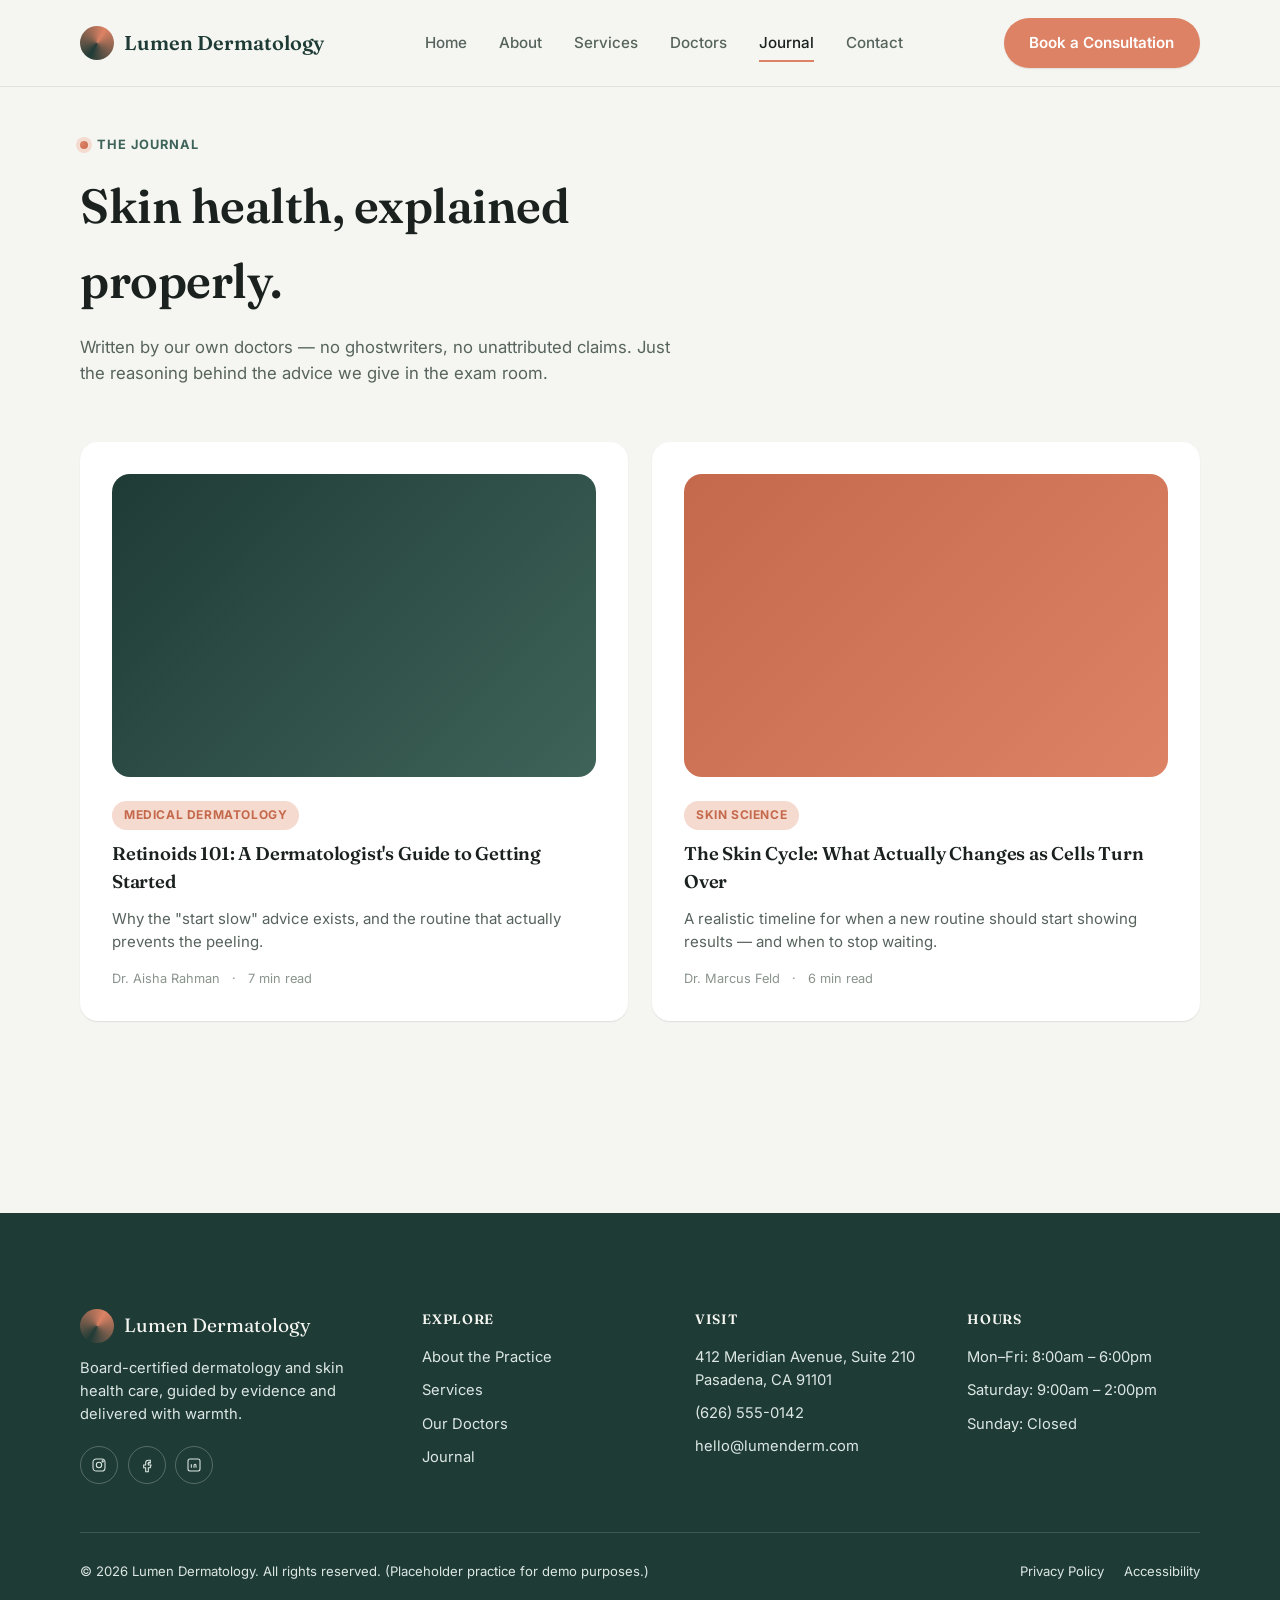
==== blog/index.html @ e3f20ca8 "Initial commit: Lumen Dermatology practice website" ====
<!DOCTYPE html>
<html lang="en">
<head>
<meta charset="UTF-8">
<meta name="viewport" content="width=device-width, initial-scale=1.0">
<title>The Journal — Lumen Dermatology</title>
<meta name="description" content="Skin health guidance from the board-certified dermatologists at Lumen Dermatology.">
<link rel="icon" href="data:image/svg+xml,%3Csvg xmlns='http://www.w3.org/2000/svg' viewBox='0 0 40 40'%3E%3Cdefs%3E%3ClinearGradient id='g' x1='0' y1='0' x2='1' y2='1'%3E%3Cstop offset='0' stop-color='%231F3B36'/%3E%3Cstop offset='1' stop-color='%23DD8264'/%3E%3C/linearGradient%3E%3C/defs%3E%3Ccircle cx='20' cy='20' r='18' fill='url(%23g)'/%3E%3C/svg%3E">
<link rel="preconnect" href="https://fonts.googleapis.com">
<link rel="preconnect" href="https://fonts.gstatic.com" crossorigin>
<link href="https://fonts.googleapis.com/css2?family=Fraunces:ital,opsz,wght@0,9..144,500;0,9..144,600;1,9..144,500&family=Inter:wght@400;500;600;700&display=swap" rel="stylesheet">
<link rel="stylesheet" href="../css/styles.css">
</head>
<body>
<a class="skip-link" href="#main">Skip to content</a>

<header class="site-header">
  <div class="container nav">
    <a href="../index.html" class="nav__logo"><span class="nav__logo-mark" aria-hidden="true"></span>Lumen Dermatology</a>
    <nav class="nav__links" aria-label="Primary">
      <a class="nav__link" href="../index.html">Home</a>
      <a class="nav__link" href="../about.html">About</a>
      <a class="nav__link" href="../services.html">Services</a>
      <a class="nav__link" href="../doctors.html">Doctors</a>
      <a class="nav__link" href="index.html" aria-current="page">Journal</a>
      <a class="nav__link" href="../contact.html">Contact</a>
    </nav>
    <div class="nav__right">
      <a href="../contact.html" class="btn btn--primary nav__cta">Book a Consultation</a>
      <button class="nav__toggle" aria-expanded="false" aria-controls="mobile-nav" aria-label="Open menu"><span></span></button>
    </div>
  </div>
</header>

<div class="mobile-nav" id="mobile-nav">
  <a class="mobile-nav__link" href="../index.html">Home</a>
  <a class="mobile-nav__link" href="../about.html">About</a>
  <a class="mobile-nav__link" href="../services.html">Services</a>
  <a class="mobile-nav__link" href="../doctors.html">Doctors</a>
  <a class="mobile-nav__link" href="index.html">Journal</a>
  <a class="mobile-nav__link" href="../contact.html">Contact</a>
  <a class="btn btn--secondary btn--block mobile-nav__cta" href="../contact.html">Book a Consultation</a>
</div>

<main id="main">

  <section class="page-hero">
    <div class="container">
      <p class="eyebrow reveal">The Journal</p>
      <h1 class="page-hero__title reveal">Skin health, explained properly.</h1>
      <p class="page-hero__subtitle reveal">Written by our own doctors — no ghostwriters, no unattributed claims. Just the reasoning behind the advice we give in the exam room.</p>
    </div>
  </section>

  <section class="section" style="padding-top:0;">
    <div class="container">
      <div class="grid grid--2 reveal-stagger">
        <a class="card reveal" href="retinoids-101.html" style="text-decoration:none;">
          <div class="blog-card__cover" style="background:linear-gradient(135deg,var(--teal),var(--teal-light));" aria-hidden="true"></div>
          <span class="tag">Medical Dermatology</span>
          <h2 class="blog-card__title">Retinoids 101: A Dermatologist's Guide to Getting Started</h2>
          <p class="blog-card__excerpt">Why the "start slow" advice exists, and the routine that actually prevents the peeling.</p>
          <div class="blog-card__meta"><span>Dr. Aisha Rahman</span><span>·</span><span>7 min read</span></div>
        </a>
        <a class="card reveal" href="skin-cell-turnover.html" style="text-decoration:none;">
          <div class="blog-card__cover" style="background:linear-gradient(135deg,var(--coral-deep),var(--coral));" aria-hidden="true"></div>
          <span class="tag">Skin Science</span>
          <h2 class="blog-card__title">The Skin Cycle: What Actually Changes as Cells Turn Over</h2>
          <p class="blog-card__excerpt">A realistic timeline for when a new routine should start showing results — and when to stop waiting.</p>
          <div class="blog-card__meta"><span>Dr. Marcus Feld</span><span>·</span><span>6 min read</span></div>
        </a>
      </div>
    </div>
  </section>

</main>

<footer class="site-footer">
  <div class="container">
    <div class="footer__grid">
      <div>
        <div class="footer__brand"><span class="nav__logo-mark" aria-hidden="true"></span>Lumen Dermatology</div>
        <p class="footer__tagline">Board-certified dermatology and skin health care, guided by evidence and delivered with warmth.</p>
        <div class="footer__social">
          <a href="#" aria-label="Lumen Dermatology on Instagram"><svg width="16" height="16" viewBox="0 0 24 24" fill="none" stroke="currentColor" stroke-width="1.6"><rect x="3" y="3" width="18" height="18" rx="5"/><circle cx="12" cy="12" r="4"/><circle cx="17.5" cy="6.5" r="1"/></svg></a>
          <a href="#" aria-label="Lumen Dermatology on Facebook"><svg width="16" height="16" viewBox="0 0 24 24" fill="none" stroke="currentColor" stroke-width="1.6"><path d="M14 9h3V5h-3a4 4 0 0 0-4 4v3H7v4h3v6h4v-6h3l1-4h-4V9a1 1 0 0 1 1-1Z"/></svg></a>
          <a href="#" aria-label="Lumen Dermatology on LinkedIn"><svg width="16" height="16" viewBox="0 0 24 24" fill="none" stroke="currentColor" stroke-width="1.6"><rect x="3" y="3" width="18" height="18" rx="3"/><path d="M8 11v5M8 8v.01M12 16v-3.2c0-1 .8-1.8 1.8-1.8s1.2.8 1.2 1.8V16"/></svg></a>
        </div>
      </div>
      <div class="footer__col">
        <h4>Explore</h4>
        <ul>
          <li><a href="../about.html">About the Practice</a></li>
          <li><a href="../services.html">Services</a></li>
          <li><a href="../doctors.html">Our Doctors</a></li>
          <li><a href="index.html">Journal</a></li>
        </ul>
      </div>
      <div class="footer__col">
        <h4>Visit</h4>
        <ul>
          <li>412 Meridian Avenue, Suite 210<br>Pasadena, CA 91101</li>
          <li><a href="tel:+16265550142">(626) 555-0142</a></li>
          <li><a href="mailto:hello@lumenderm.com">hello@lumenderm.com</a></li>
        </ul>
      </div>
      <div class="footer__col">
        <h4>Hours</h4>
        <ul>
          <li>Mon–Fri: 8:00am – 6:00pm</li>
          <li>Saturday: 9:00am – 2:00pm</li>
          <li>Sunday: Closed</li>
        </ul>
      </div>
    </div>
    <div class="footer__bottom">
      <span>&copy; <span class="js-year">2026</span> Lumen Dermatology. All rights reserved. (Placeholder practice for demo purposes.)</span>
      <div class="footer__legal">
        <a href="#">Privacy Policy</a>
        <a href="#">Accessibility</a>
      </div>
    </div>
  </div>
</footer>

<script src="../js/main.js" defer></script>
</body>
</html>
---- css/styles.css ----
/* =========================================================================
   Lumen Dermatology — Design System
   Palette: ivory, surface white, sage tint, deep teal, teal light, coral,
   coral tint, ink, ink-soft.
   Type: Fraunces (display) + Inter (body/utility).
   Signature motion: the "renewal glow" — a slow morphing gradient blob.
   ========================================================================= */

:root {
  /* Color */
  --ivory: #F5F6F1;
  --surface: #FFFFFF;
  --sage-tint: #E7ECE6;
  --ink: #1A211E;
  --ink-soft: #57635D;
  --ink-faint: #8A948E;
  --teal: #1F3B36;
  --teal-light: #3E6359;
  --teal-pale: #DCE7E4;
  --coral: #DD8264;
  --coral-deep: #C4694C;
  --coral-tint: #F5DACF;
  --line: #DDE2DA;

  /* Type */
  --font-display: "Fraunces", "Iowan Old Style", Georgia, serif;
  --font-body: "Inter", -apple-system, BlinkMacSystemFont, "Segoe UI", sans-serif;

  /* Spacing scale */
  --space-3xs: 0.25rem;
  --space-2xs: 0.5rem;
  --space-xs: 0.75rem;
  --space-sm: 1rem;
  --space-md: 1.5rem;
  --space-lg: 2.5rem;
  --space-xl: 4rem;
  --space-2xl: 6rem;
  --space-3xl: 9rem;

  /* Layout */
  --container: 1200px;
  --radius-sm: 10px;
  --radius-md: 18px;
  --radius-lg: 28px;
  --radius-pill: 999px;

  /* Motion */
  --ease-out: cubic-bezier(0.16, 1, 0.3, 1);
  --dur-fast: 180ms;
  --dur-base: 420ms;
  --dur-slow: 900ms;

  --shadow-sm: 0 1px 2px rgba(26, 33, 30, 0.06), 0 1px 1px rgba(26, 33, 30, 0.04);
  --shadow-md: 0 12px 24px -12px rgba(26, 33, 30, 0.18);
  --shadow-lg: 0 24px 48px -16px rgba(26, 33, 30, 0.22);
}

/* ---------- Reset ---------- */
*, *::before, *::after { box-sizing: border-box; }
html { scroll-behavior: smooth; }
@media (prefers-reduced-motion: reduce) {
  html { scroll-behavior: auto; }
  *, *::before, *::after {
    animation-duration: 0.01ms !important;
    animation-iteration-count: 1 !important;
    transition-duration: 0.01ms !important;
    scroll-behavior: auto !important;
  }
}

body {
  margin: 0;
  background: var(--ivory);
  color: var(--ink);
  font-family: var(--font-body);
  font-size: 16px;
  line-height: 1.55;
  -webkit-font-smoothing: antialiased;
  text-rendering: optimizeLegibility;
}

img, svg { max-width: 100%; display: block; }
a { color: inherit; text-decoration: none; }
ul { margin: 0; padding: 0; list-style: none; }
h1, h2, h3, h4, p, figure { margin: 0; }
button { font: inherit; color: inherit; background: none; border: none; cursor: pointer; }
input, textarea, select { font: inherit; color: inherit; }

h1, h2, h3, h4 { font-family: var(--font-display); font-weight: 600; letter-spacing: -0.01em; }

:focus-visible {
  outline: 2.5px solid var(--teal);
  outline-offset: 3px;
  border-radius: 4px;
}

/* Skip link */
.skip-link {
  position: absolute;
  left: 1rem;
  top: -60px;
  background: var(--teal);
  color: var(--ivory);
  padding: 0.75rem 1.25rem;
  border-radius: var(--radius-sm);
  z-index: 1000;
  transition: top var(--dur-fast) var(--ease-out);
}
.skip-link:focus { top: 1rem; }

.container {
  width: 100%;
  max-width: var(--container);
  margin-inline: auto;
  padding-inline: 1.5rem;
}
@media (min-width: 640px) { .container { padding-inline: 2rem; } }
@media (min-width: 960px) { .container { padding-inline: 2.5rem; } }

.visually-hidden {
  position: absolute; width: 1px; height: 1px; padding: 0; margin: -1px;
  overflow: hidden; clip: rect(0,0,0,0); white-space: nowrap; border: 0;
}

/* ---------- Buttons ---------- */
.btn {
  display: inline-flex;
  align-items: center;
  justify-content: center;
  gap: 0.5rem;
  min-height: 48px;
  padding: 0.85rem 1.6rem;
  border-radius: var(--radius-pill);
  font-weight: 600;
  font-size: 0.95rem;
  transition: transform var(--dur-fast) var(--ease-out), box-shadow var(--dur-fast) var(--ease-out), background var(--dur-fast) var(--ease-out);
  white-space: nowrap;
}
.btn:hover { transform: translateY(-2px); }
.btn--primary { background: var(--coral); color: var(--surface); box-shadow: var(--shadow-sm); }
.btn--primary:hover { background: var(--coral-deep); box-shadow: var(--shadow-md); }
.btn--secondary { background: var(--teal); color: var(--ivory); }
.btn--secondary:hover { background: var(--teal-light); box-shadow: var(--shadow-md); }
.btn--ghost { background: transparent; color: var(--teal); border: 1.5px solid var(--line); }
.btn--ghost:hover { border-color: var(--teal); background: var(--sage-tint); }
.btn--block { width: 100%; }

/* ---------- Eyebrow / glow dot ---------- */
.eyebrow {
  display: inline-flex;
  align-items: center;
  gap: 0.55rem;
  font-size: 0.8rem;
  font-weight: 700;
  letter-spacing: 0.08em;
  text-transform: uppercase;
  color: var(--teal-light);
  margin-bottom: 0.9rem;
}
.eyebrow::before {
  content: "";
  width: 8px;
  height: 8px;
  border-radius: 50%;
  background: radial-gradient(circle at 30% 30%, var(--coral), var(--coral-deep));
  box-shadow: 0 0 0 4px var(--coral-tint);
  flex-shrink: 0;
}

/* ---------- Header / Nav ---------- */
.site-header {
  position: sticky;
  top: 0;
  z-index: 100;
  background: rgba(245, 246, 241, 0.86);
  backdrop-filter: blur(14px) saturate(140%);
  border-bottom: 1px solid var(--line);
}
.nav {
  display: flex;
  align-items: center;
  justify-content: space-between;
  padding-block: 1.1rem;
}
.nav__logo {
  display: flex;
  align-items: center;
  gap: 0.6rem;
  font-family: var(--font-display);
  font-weight: 600;
  font-size: 1.25rem;
  color: var(--teal);
}
.nav__logo-mark {
  width: 34px;
  height: 34px;
  border-radius: 50%;
  background: conic-gradient(from 210deg, var(--teal), var(--coral), var(--teal));
  flex-shrink: 0;
}
.nav__links {
  display: none;
  align-items: center;
  gap: 2rem;
}
.nav__link {
  font-size: 0.95rem;
  font-weight: 500;
  color: var(--ink-soft);
  position: relative;
  padding-block: 0.3rem;
  transition: color var(--dur-fast) var(--ease-out);
}
.nav__link::after {
  content: "";
  position: absolute;
  left: 0; right: 100%;
  bottom: -2px;
  height: 2px;
  background: var(--coral);
  transition: right var(--dur-base) var(--ease-out);
}
.nav__link:hover, .nav__link[aria-current="page"] { color: var(--ink); }
.nav__link:hover::after, .nav__link[aria-current="page"]::after { right: 0; }

.nav__right { display: flex; align-items: center; gap: 0.75rem; }
.nav__cta { display: none; }
.nav__toggle {
  display: inline-flex;
  align-items: center;
  justify-content: center;
  width: 44px; height: 44px;
  border-radius: 50%;
  border: 1.5px solid var(--line);
}
.nav__toggle span, .nav__toggle span::before, .nav__toggle span::after {
  content: ""; display: block; width: 18px; height: 2px; background: var(--ink);
  transition: transform var(--dur-fast) var(--ease-out), opacity var(--dur-fast) var(--ease-out);
}
.nav__toggle span::before { transform: translateY(-6px); }
.nav__toggle span::after { transform: translateY(4px); }
.nav__toggle[aria-expanded="true"] span { background: transparent; }
.nav__toggle[aria-expanded="true"] span::before { transform: translateY(0) rotate(45deg); }
.nav__toggle[aria-expanded="true"] span::after { transform: translateY(-2px) rotate(-45deg); }

@media (min-width: 960px) {
  .nav__links { display: flex; }
  .nav__cta { display: inline-flex; }
  .nav__toggle { display: none; }
}

.mobile-nav {
  position: fixed;
  inset: 0;
  top: 68px;
  background: var(--ivory);
  padding: 1.5rem;
  transform: translateY(-12px);
  opacity: 0;
  pointer-events: none;
  transition: opacity var(--dur-base) var(--ease-out), transform var(--dur-base) var(--ease-out);
  z-index: 90;
}
.mobile-nav.is-open { opacity: 1; transform: translateY(0); pointer-events: auto; }
.mobile-nav__link {
  display: block;
  font-family: var(--font-display);
  font-size: 1.6rem;
  padding-block: 0.75rem;
  border-bottom: 1px solid var(--line);
}
.mobile-nav__cta { margin-top: 1.5rem; }

/* ---------- Hero ---------- */
.hero {
  position: relative;
  overflow: hidden;
  padding-block: 3rem var(--space-2xl);
}
.hero .container {
  display: grid;
  gap: 2.5rem;
  align-items: center;
}
@media (min-width: 960px) {
  .hero .container { grid-template-columns: 1.05fr 0.95fr; gap: 3rem; }
}
.hero__title {
  font-size: clamp(2.3rem, 5vw + 1rem, 3.75rem);
  line-height: 1.05;
  color: var(--ink);
}
.hero__title em {
  font-style: italic;
  color: var(--teal);
}
.hero__subtitle {
  margin-top: 1.25rem;
  font-size: 1.15rem;
  color: var(--ink-soft);
  max-width: 46ch;
}
.hero__actions {
  display: flex;
  flex-wrap: wrap;
  gap: 0.9rem;
  margin-top: 2rem;
}

.hero__visual {
  position: relative;
  aspect-ratio: 1 / 1;
  max-width: 480px;
  margin-inline: auto;
  display: grid;
  place-items: center;
}
.glow-blob {
  position: absolute;
  inset: 6%;
  border-radius: 42% 58% 63% 37% / 45% 40% 60% 55%;
  background: radial-gradient(circle at 32% 28%, var(--coral-tint), transparent 60%),
              radial-gradient(circle at 68% 70%, var(--teal-pale), transparent 55%),
              linear-gradient(135deg, var(--teal) 0%, var(--teal-light) 45%, var(--coral) 100%);
  filter: blur(0.5px);
  animation: blob-morph 14s var(--ease-out) infinite alternate;
  box-shadow: var(--shadow-lg);
}
@keyframes blob-morph {
  0%   { border-radius: 42% 58% 63% 37% / 45% 40% 60% 55%; transform: rotate(0deg) scale(1); }
  50%  { border-radius: 58% 42% 40% 60% / 58% 55% 45% 42%; transform: rotate(8deg) scale(1.04); }
  100% { border-radius: 48% 52% 55% 45% / 40% 60% 40% 60%; transform: rotate(-6deg) scale(0.98); }
}
@media (prefers-reduced-motion: reduce) {
  .glow-blob { animation: none; }
}
.hero__visual-ring {
  position: absolute;
  inset: 0;
  border-radius: 50%;
  border: 1.5px dashed var(--line);
}
.hero__badge {
  position: absolute;
  bottom: 6%;
  left: -6%;
  background: var(--surface);
  border-radius: var(--radius-md);
  box-shadow: var(--shadow-lg);
  padding: 0.9rem 1.1rem;
  display: flex;
  align-items: center;
  gap: 0.7rem;
  max-width: 220px;
  animation: float-badge 6s var(--ease-out) infinite alternate;
}
@keyframes float-badge {
  from { transform: translateY(0); }
  to   { transform: translateY(-10px); }
}
@media (prefers-reduced-motion: reduce) { .hero__badge { animation: none; } }
.hero__badge-dot {
  width: 10px; height: 10px; border-radius: 50%; background: var(--coral); flex-shrink: 0;
}
.hero__badge strong { display: block; font-size: 0.85rem; }
.hero__badge span { font-size: 0.78rem; color: var(--ink-soft); }

/* ---------- Stat strip ---------- */
.stat-strip {
  display: grid;
  grid-template-columns: repeat(2, 1fr);
  gap: 1.5rem;
  padding-block: 2.25rem;
  border-top: 1px solid var(--line);
  border-bottom: 1px solid var(--line);
}
@media (min-width: 720px) { .stat-strip { grid-template-columns: repeat(4, 1fr); } }
.stat__value {
  font-family: var(--font-display);
  font-size: clamp(1.8rem, 2.5vw, 2.4rem);
  color: var(--teal);
}
.stat__label {
  margin-top: 0.35rem;
  font-size: 0.85rem;
  color: var(--ink-soft);
}

/* ---------- Sections ---------- */
.section { padding-block: var(--space-2xl); }
.section--alt { background: var(--sage-tint); }
.section__head { max-width: 640px; margin-bottom: 2.75rem; }
.section__head.center { margin-inline: auto; text-align: center; }
.section__title { font-size: clamp(1.8rem, 3vw, 2.6rem); }
.section__intro { margin-top: 1rem; color: var(--ink-soft); font-size: 1.05rem; }
.section__foot { margin-top: 2.5rem; text-align: center; }

/* Scroll reveal */
.reveal { opacity: 0; transform: translateY(22px); transition: opacity var(--dur-slow) var(--ease-out), transform var(--dur-slow) var(--ease-out); }
.reveal.is-visible { opacity: 1; transform: translateY(0); }
.reveal-stagger > * { transition-delay: calc(var(--i, 0) * 90ms); }
@media (prefers-reduced-motion: reduce) {
  .reveal { opacity: 1; transform: none; transition: none; }
}

/* ---------- Cards grid (services) ---------- */
.grid {
  display: grid;
  gap: 1.5rem;
  grid-template-columns: 1fr;
}
@media (min-width: 640px) { .grid--2 { grid-template-columns: repeat(2, 1fr); } }
@media (min-width: 960px) {
  .grid--3 { grid-template-columns: repeat(3, 1fr); }
  .grid--4 { grid-template-columns: repeat(4, 1fr); }
}

.card {
  background: var(--surface);
  border-radius: var(--radius-md);
  padding: 2rem;
  box-shadow: var(--shadow-sm);
  transition: transform var(--dur-base) var(--ease-out), box-shadow var(--dur-base) var(--ease-out);
}
.card:hover { transform: translateY(-6px); box-shadow: var(--shadow-md); }

.icon-badge {
  width: 52px; height: 52px;
  border-radius: var(--radius-sm);
  display: grid; place-items: center;
  background: var(--teal);
  color: var(--ivory);
  margin-bottom: 1.25rem;
}
.icon-badge svg { width: 24px; height: 24px; }
.card--coral .icon-badge { background: var(--coral); }

.service-card__title { font-size: 1.2rem; margin-bottom: 0.6rem; }
.service-card__text { color: var(--ink-soft); font-size: 0.97rem; }
.service-card__link {
  display: inline-flex; align-items: center; gap: 0.4rem;
  margin-top: 1.1rem; font-weight: 600; font-size: 0.9rem; color: var(--teal);
}
.service-card__link svg { width: 16px; height: 16px; transition: transform var(--dur-fast) var(--ease-out); }
.card:hover .service-card__link svg { transform: translateX(4px); }

/* Category tag */
.tag {
  display: inline-block;
  font-size: 0.75rem;
  font-weight: 700;
  letter-spacing: 0.05em;
  text-transform: uppercase;
  padding: 0.35rem 0.75rem;
  border-radius: var(--radius-pill);
  background: var(--coral-tint);
  color: var(--coral-deep);
}

/* ---------- Team ---------- */
.team-card { text-align: left; }
.avatar {
  width: 100%;
  aspect-ratio: 4 / 5;
  border-radius: var(--radius-md);
  display: grid;
  place-items: center;
  font-family: var(--font-display);
  font-size: 2.6rem;
  color: var(--ivory);
  margin-bottom: 1.25rem;
  position: relative;
  overflow: hidden;
}
.avatar::after {
  content: "";
  position: absolute; inset: 0;
  background: radial-gradient(circle at 30% 20%, rgba(255,255,255,0.28), transparent 55%);
}
.avatar--1 { background: linear-gradient(155deg, var(--teal), var(--teal-light)); }
.avatar--2 { background: linear-gradient(155deg, var(--coral-deep), var(--coral)); }
.avatar--3 { background: linear-gradient(155deg, #2C4A44, var(--coral)); }
.avatar--4 { background: linear-gradient(155deg, var(--teal-light), #6C8C84); }
.team-card__name { font-size: 1.15rem; }
.team-card__role { color: var(--coral-deep); font-size: 0.88rem; font-weight: 600; margin-top: 0.2rem; }
.team-card__cred { color: var(--ink-soft); font-size: 0.9rem; margin-top: 0.6rem; }

/* ---------- Testimonial ---------- */
.testimonial {
  background: var(--teal);
  color: var(--ivory);
  border-radius: var(--radius-lg);
  padding: clamp(2.25rem, 5vw, 4rem);
  position: relative;
  overflow: hidden;
}
.testimonial::before {
  content: "\201C";
  font-family: var(--font-display);
  position: absolute;
  top: -1.5rem; left: 1.5rem;
  font-size: 10rem;
  color: rgba(245, 246, 241, 0.08);
  line-height: 1;
}
.testimonial__quote {
  font-family: var(--font-display);
  font-size: clamp(1.35rem, 2.4vw, 1.9rem);
  line-height: 1.4;
  max-width: 40ch;
  position: relative;
}
.testimonial__author { margin-top: 1.75rem; display: flex; align-items: center; gap: 0.9rem; }
.testimonial__author-mark { width: 42px; height: 42px; border-radius: 50%; background: var(--coral); flex-shrink: 0; }
.testimonial__author strong { display: block; }
.testimonial__author span { font-size: 0.85rem; color: var(--teal-pale); }

/* ---------- CTA band ---------- */
.cta-band {
  border-radius: var(--radius-lg);
  background: linear-gradient(135deg, var(--coral-tint), var(--sage-tint));
  padding: clamp(2.5rem, 6vw, 4.5rem);
  text-align: center;
}
.cta-band__title { font-size: clamp(1.7rem, 3vw, 2.4rem); max-width: 30ch; margin-inline: auto; }
.cta-band__text { margin-top: 1rem; color: var(--ink-soft); max-width: 46ch; margin-inline: auto; }
.cta-band__actions { margin-top: 2rem; display: flex; gap: 1rem; justify-content: center; flex-wrap: wrap; }

/* ---------- Page hero (interior pages) ---------- */
.page-hero { padding-block: 2.75rem 3.5rem; }
.page-hero__title { font-size: clamp(2rem, 4vw, 3rem); max-width: 20ch; }
.page-hero__subtitle { margin-top: 1rem; color: var(--ink-soft); font-size: 1.05rem; max-width: 56ch; }
.breadcrumb { display: flex; gap: 0.5rem; align-items: center; font-size: 0.85rem; color: var(--ink-faint); margin-bottom: 1.25rem; }
.breadcrumb a { color: var(--teal-light); }

/* ---------- Values / process ---------- */
.value-card { text-align: left; }

/* ---------- Form ---------- */
.form-shell {
  background: var(--surface);
  border-radius: var(--radius-lg);
  box-shadow: var(--shadow-md);
  padding: clamp(1.75rem, 4vw, 3rem);
}
.form__row { display: grid; gap: 1.25rem; }
@media (min-width: 640px) { .form__row--2 { grid-template-columns: 1fr 1fr; } }
.form__group { display: flex; flex-direction: column; gap: 0.5rem; margin-bottom: 1.25rem; }
.form__label { font-size: 0.88rem; font-weight: 600; }
.form__label .req { color: var(--coral-deep); }
.form__hint { font-size: 0.78rem; color: var(--ink-faint); }
.form__input, .form__select, .form__textarea {
  border: 1.5px solid var(--line);
  border-radius: var(--radius-sm);
  padding: 0.85rem 1rem;
  background: var(--ivory);
  min-height: 48px;
  transition: border-color var(--dur-fast) var(--ease-out), box-shadow var(--dur-fast) var(--ease-out);
}
.form__textarea { min-height: 130px; resize: vertical; }
.form__input:focus, .form__select:focus, .form__textarea:focus {
  border-color: var(--teal);
  box-shadow: 0 0 0 4px var(--teal-pale);
  outline: none;
}
.form__success {
  display: none;
  align-items: center;
  gap: 0.75rem;
  background: var(--sage-tint);
  color: var(--teal);
  padding: 1rem 1.25rem;
  border-radius: var(--radius-sm);
  margin-top: 1.25rem;
  font-weight: 600;
}
.form__success.is-visible { display: flex; }
.form__disclaimer { font-size: 0.8rem; color: var(--ink-faint); margin-top: 1.25rem; }

.contact-info__item { display: flex; gap: 1rem; align-items: flex-start; padding-block: 1.1rem; border-bottom: 1px solid var(--line); }
.contact-info__item:last-child { border-bottom: none; }
.contact-info__item .icon-badge { margin-bottom: 0; width: 44px; height: 44px; flex-shrink: 0; }
.contact-info__item strong { display: block; }
.contact-info__item span, .contact-info__item a { color: var(--ink-soft); font-size: 0.92rem; }

.map-frame {
  border-radius: var(--radius-md);
  overflow: hidden;
  aspect-ratio: 16/10;
  background: linear-gradient(135deg, var(--sage-tint), var(--teal-pale));
  display: grid;
  place-items: center;
  color: var(--teal-light);
  font-size: 0.9rem;
  border: 1px dashed var(--line);
}

/* ---------- Blog ---------- */
.blog-card__meta { display: flex; gap: 0.75rem; align-items: center; font-size: 0.8rem; color: var(--ink-faint); margin-top: 1rem; }
.blog-card__title { font-size: 1.15rem; margin-top: 0.6rem; }
.blog-card__excerpt { color: var(--ink-soft); font-size: 0.94rem; margin-top: 0.6rem; }
.blog-card__cover {
  aspect-ratio: 16/10;
  border-radius: var(--radius-md);
  margin-bottom: 1.5rem;
}

.article__header { max-width: 70ch; margin-inline: auto; text-align: center; }
.article__title { font-size: clamp(2rem, 4vw, 2.8rem); margin-top: 0.75rem; }
.article__meta { display: flex; gap: 0.9rem; justify-content: center; align-items: center; margin-top: 1.25rem; color: var(--ink-soft); font-size: 0.9rem; flex-wrap: wrap; }
.article__cover {
  aspect-ratio: 21/9;
  border-radius: var(--radius-lg);
  margin: 2.5rem auto;
  max-width: var(--container);
}
.article__body {
  max-width: 68ch;
  margin-inline: auto;
  font-size: 1.08rem;
  color: var(--ink);
}
.article__body h2 { font-size: 1.55rem; margin-top: 2.25rem; margin-bottom: 0.9rem; }
.article__body h3 { font-size: 1.2rem; margin-top: 1.75rem; margin-bottom: 0.7rem; }
.article__body p { margin-bottom: 1.1rem; color: var(--ink-soft); }
.article__body ul { margin: 1.1rem 0; padding-left: 0; }
.article__body li { position: relative; padding-left: 1.6rem; margin-bottom: 0.6rem; color: var(--ink-soft); }
.article__body li::before { content: ""; position: absolute; left: 0; top: 0.55em; width: 7px; height: 7px; border-radius: 50%; background: var(--coral); }
.article__pullquote {
  font-family: var(--font-display);
  font-size: 1.4rem;
  font-style: italic;
  color: var(--teal);
  border-left: 3px solid var(--coral);
  padding-left: 1.5rem;
  margin: 2rem 0;
}
.article__share { display: flex; gap: 0.75rem; justify-content: center; margin-top: 3rem; }
.share-btn { width: 44px; height: 44px; border-radius: 50%; border: 1.5px solid var(--line); display: grid; place-items: center; }
.share-btn:hover { background: var(--sage-tint); }

/* ---------- Footer ---------- */
.site-footer { background: var(--teal); color: var(--teal-pale); padding-block: var(--space-2xl) var(--space-lg); margin-top: var(--space-2xl); }
.footer__grid { display: grid; gap: 2.5rem; grid-template-columns: 1fr; }
@media (min-width: 720px) { .footer__grid { grid-template-columns: 1.3fr 1fr 1fr 1fr; } }
.footer__brand { display: flex; align-items: center; gap: 0.6rem; font-family: var(--font-display); font-size: 1.2rem; color: var(--ivory); margin-bottom: 0.9rem; }
.footer__tagline { font-size: 0.92rem; max-width: 32ch; }
.footer__col h4 { color: var(--ivory); font-size: 0.85rem; letter-spacing: 0.05em; text-transform: uppercase; margin-bottom: 1rem; }
.footer__col li { margin-bottom: 0.65rem; font-size: 0.92rem; }
.footer__col a:hover { color: var(--ivory); }
.footer__social { display: flex; gap: 0.6rem; margin-top: 1.25rem; }
.footer__social a { width: 38px; height: 38px; border-radius: 50%; border: 1px solid rgba(245,246,241,0.25); display: grid; place-items: center; }
.footer__social a:hover { background: rgba(245,246,241,0.1); }
.footer__bottom {
  margin-top: 3rem;
  padding-top: 1.75rem;
  border-top: 1px solid rgba(245, 246, 241, 0.15);
  display: flex;
  flex-wrap: wrap;
  gap: 1rem;
  justify-content: space-between;
  font-size: 0.82rem;
  color: var(--teal-pale);
}
.footer__legal { display: flex; gap: 1.25rem; }

/* ---------- Utilities ---------- */
.text-center { text-align: center; }
.mt-0 { margin-top: 0 !important; }
.hidden { display: none !important; }
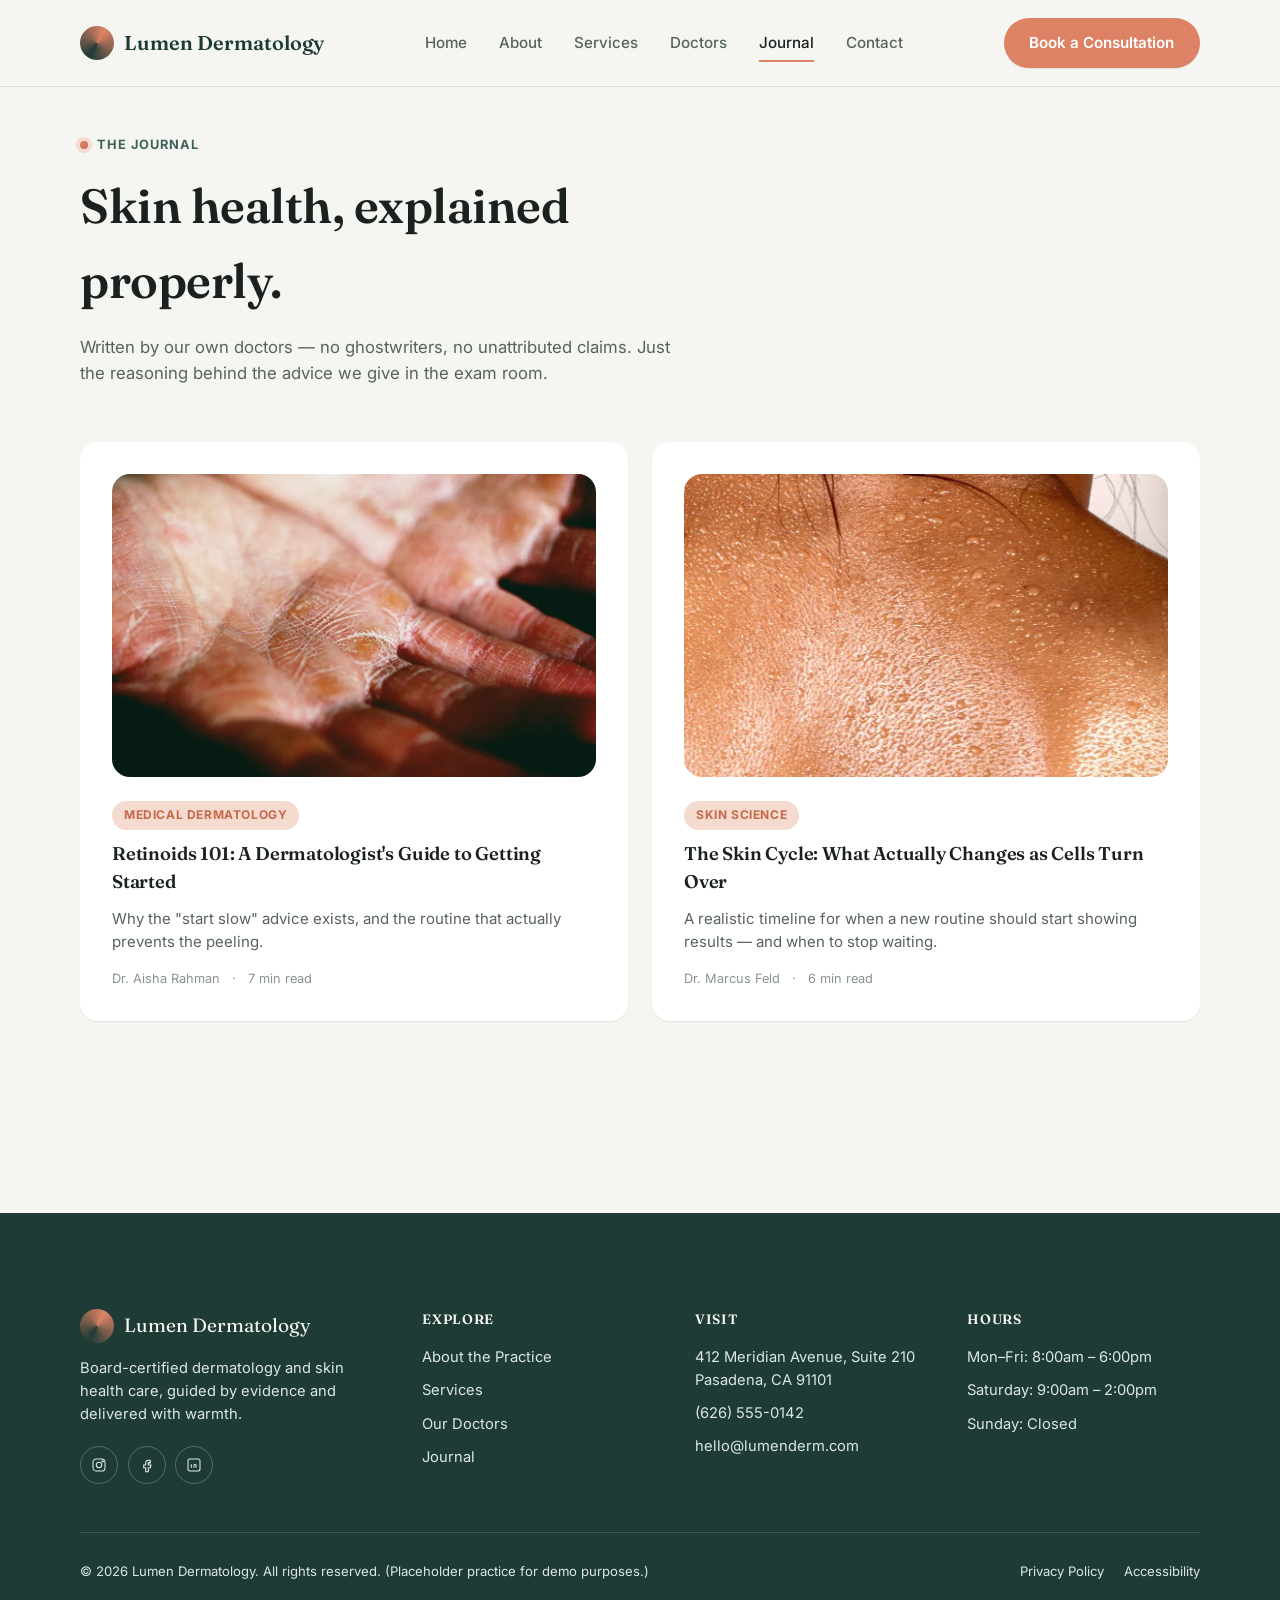
==== commit 00381ea4: "Add real photography across the site (hero, cards, mosaic, gallery, blog) Optimizes 23 user-provided" ====
--- a/blog/index.html
+++ b/blog/index.html
@@ -56,14 +56,14 @@
     <div class="container">
       <div class="grid grid--2 reveal-stagger">
         <a class="card reveal" href="retinoids-101.html" style="text-decoration:none;">
-          <div class="blog-card__cover" style="background:linear-gradient(135deg,var(--teal),var(--teal-light));" aria-hidden="true"></div>
+          <div class="blog-card__cover"><img src="../images/blog-retinoids-cover.webp" alt="" width="1200" height="800" loading="lazy"></div>
           <span class="tag">Medical Dermatology</span>
           <h2 class="blog-card__title">Retinoids 101: A Dermatologist's Guide to Getting Started</h2>
           <p class="blog-card__excerpt">Why the "start slow" advice exists, and the routine that actually prevents the peeling.</p>
           <div class="blog-card__meta"><span>Dr. Aisha Rahman</span><span>·</span><span>7 min read</span></div>
         </a>
         <a class="card reveal" href="skin-cell-turnover.html" style="text-decoration:none;">
-          <div class="blog-card__cover" style="background:linear-gradient(135deg,var(--coral-deep),var(--coral));" aria-hidden="true"></div>
+          <div class="blog-card__cover"><img src="../images/blog-skin-cycle-cover.webp" alt="" width="1000" height="625" loading="lazy"></div>
           <span class="tag">Skin Science</span>
           <h2 class="blog-card__title">The Skin Cycle: What Actually Changes as Cells Turn Over</h2>
           <p class="blog-card__excerpt">A realistic timeline for when a new routine should start showing results — and when to stop waiting.</p>
--- a/css/styles.css
+++ b/css/styles.css
@@ -322,9 +322,20 @@
   background: radial-gradient(circle at 32% 28%, var(--coral-tint), transparent 60%),
               radial-gradient(circle at 68% 70%, var(--teal-pale), transparent 55%),
               linear-gradient(135deg, var(--teal) 0%, var(--teal-light) 45%, var(--coral) 100%);
-  filter: blur(0.5px);
+  filter: blur(22px);
   animation: blob-morph 14s var(--ease-out) infinite alternate;
+  z-index: 1;
+}
+/* A photo layered over the glow-blob turns it into a soft ambient halo. */
+.hero__photo {
+  position: absolute;
+  inset: 9%;
+  width: 82%;
+  height: 82%;
+  object-fit: cover;
+  border-radius: var(--radius-lg);
   box-shadow: var(--shadow-lg);
+  z-index: 2;
 }
 @keyframes blob-morph {
   0%   { border-radius: 42% 58% 63% 37% / 45% 40% 60% 55%; transform: rotate(0deg) scale(1); }
@@ -344,6 +355,7 @@
   position: absolute;
   bottom: 6%;
   left: -6%;
+  z-index: 3;
   background: var(--surface);
   border-radius: var(--radius-md);
   box-shadow: var(--shadow-lg);
@@ -423,6 +435,19 @@
   transition: transform var(--dur-base) var(--ease-out), box-shadow var(--dur-base) var(--ease-out);
 }
 .card:hover { transform: translateY(-6px); box-shadow: var(--shadow-md); }
+
+/* Photo cover for a card (services / treat cards) */
+.card__cover {
+  aspect-ratio: 4/3;
+  border-radius: var(--radius-sm);
+  overflow: hidden;
+  margin-bottom: 1.25rem;
+}
+.card__cover img {
+  width: 100%; height: 100%; object-fit: cover; display: block;
+  transition: transform var(--dur-slow) var(--ease-out);
+}
+.card:hover .card__cover img { transform: scale(1.06); }
 
 .icon-badge {
   width: 52px; height: 52px;
@@ -493,7 +518,11 @@
   padding: clamp(2.25rem, 5vw, 4rem);
   position: relative;
   overflow: hidden;
-}
+  display: grid;
+  gap: 2rem;
+  align-items: center;
+}
+@media (min-width: 720px) { .testimonial--photo { grid-template-columns: 1fr 220px; } }
 .testimonial::before {
   content: "\201C";
   font-family: var(--font-display);
@@ -514,6 +543,105 @@
 .testimonial__author-mark { width: 42px; height: 42px; border-radius: 50%; background: var(--coral); flex-shrink: 0; }
 .testimonial__author strong { display: block; }
 .testimonial__author span { font-size: 0.85rem; color: var(--teal-pale); }
+.testimonial__photo {
+  position: relative;
+  border-radius: var(--radius-md);
+  overflow: hidden;
+  aspect-ratio: 4/5;
+  max-width: 220px;
+  box-shadow: var(--shadow-lg);
+  justify-self: center;
+}
+.testimonial__photo img { width: 100%; height: 100%; object-fit: cover; display: block; }
+
+/* ---------- Standalone portrait photo (page-hero companion) ---------- */
+.photo-portrait {
+  position: relative;
+  border-radius: var(--radius-lg);
+  overflow: hidden;
+  aspect-ratio: 4/5;
+  max-width: 420px;
+  margin-inline: auto;
+  box-shadow: var(--shadow-lg);
+}
+.photo-portrait img { width: 100%; height: 100%; object-fit: cover; display: block; }
+
+/* ---------- Full-width photo band with caption ---------- */
+.photo-band {
+  position: relative;
+  border-radius: var(--radius-lg);
+  overflow: hidden;
+  aspect-ratio: 21/9;
+  box-shadow: var(--shadow-md);
+}
+.photo-band img { width: 100%; height: 100%; object-fit: cover; display: block; }
+.photo-band__caption {
+  position: absolute;
+  left: 0; right: 0; bottom: 0;
+  padding: 1.5rem clamp(1.25rem, 4vw, 2.5rem);
+  background: linear-gradient(0deg, rgba(26, 33, 30, 0.72), transparent);
+  color: var(--ivory);
+  font-family: var(--font-display);
+  font-size: clamp(1.05rem, 1.6vw, 1.3rem);
+  max-width: 46ch;
+}
+
+/* ---------- Mosaic photo grid ---------- */
+.mosaic-grid {
+  display: grid;
+  grid-template-columns: repeat(3, 1fr);
+  gap: 1rem;
+}
+.mosaic-grid__wide { grid-column: 1 / -1; aspect-ratio: 21/9; }
+.mosaic-grid__item {
+  position: relative;
+  aspect-ratio: 3/4;
+  border-radius: var(--radius-md);
+  overflow: hidden;
+  box-shadow: var(--shadow-sm);
+}
+.mosaic-grid__item img { width: 100%; height: 100%; object-fit: cover; display: block; }
+@media (max-width: 720px) {
+  .mosaic-grid { grid-template-columns: repeat(2, 1fr); }
+}
+
+/* ---------- Small decorative accent photo ---------- */
+.accent-photo {
+  width: 132px;
+  border-radius: var(--radius-md);
+  box-shadow: var(--shadow-md);
+  float: right;
+  margin: 0 0 1rem 1.5rem;
+}
+@media (max-width: 640px) { .accent-photo { display: none; } }
+
+/* ---------- Treatment gallery strip ---------- */
+.gallery-strip {
+  display: grid;
+  grid-template-columns: repeat(2, 1fr);
+  gap: 1.25rem;
+}
+@media (min-width: 720px) { .gallery-strip { grid-template-columns: repeat(4, 1fr); } }
+.gallery-strip__item {
+  position: relative;
+  border-radius: var(--radius-md);
+  overflow: hidden;
+  aspect-ratio: 4/5;
+  box-shadow: var(--shadow-sm);
+}
+.gallery-strip__item img {
+  width: 100%; height: 100%; object-fit: cover; display: block;
+  transition: transform var(--dur-slow) var(--ease-out);
+}
+.gallery-strip__item:hover img { transform: scale(1.07); }
+.gallery-strip__label {
+  position: absolute; left: 0; right: 0; bottom: 0;
+  padding: 0.75rem 1rem;
+  background: linear-gradient(0deg, rgba(26, 33, 30, 0.72), transparent);
+  color: var(--ivory);
+  font-size: 0.82rem;
+  font-weight: 600;
+}
 
 /* ---------- CTA band ---------- */
 .cta-band {
@@ -603,7 +731,13 @@
   aspect-ratio: 16/10;
   border-radius: var(--radius-md);
   margin-bottom: 1.5rem;
-}
+  overflow: hidden;
+}
+.blog-card__cover img {
+  width: 100%; height: 100%; object-fit: cover; display: block;
+  transition: transform var(--dur-slow) var(--ease-out);
+}
+.card:hover .blog-card__cover img { transform: scale(1.05); }
 
 .article__header { max-width: 70ch; margin-inline: auto; text-align: center; }
 .article__title { font-size: clamp(2rem, 4vw, 2.8rem); margin-top: 0.75rem; }
@@ -613,6 +747,22 @@
   border-radius: var(--radius-lg);
   margin: 2.5rem auto;
   max-width: var(--container);
+  overflow: hidden;
+}
+.article__cover img { width: 100%; height: 100%; object-fit: cover; display: block; }
+
+.article__inline-figure { margin: 2.25rem 0; }
+.article__inline-figure img {
+  width: 100%;
+  border-radius: var(--radius-md);
+  box-shadow: var(--shadow-sm);
+  display: block;
+}
+.article__inline-figure figcaption {
+  margin-top: 0.65rem;
+  font-size: 0.82rem;
+  color: var(--ink-faint);
+  text-align: center;
 }
 .article__body {
   max-width: 68ch;
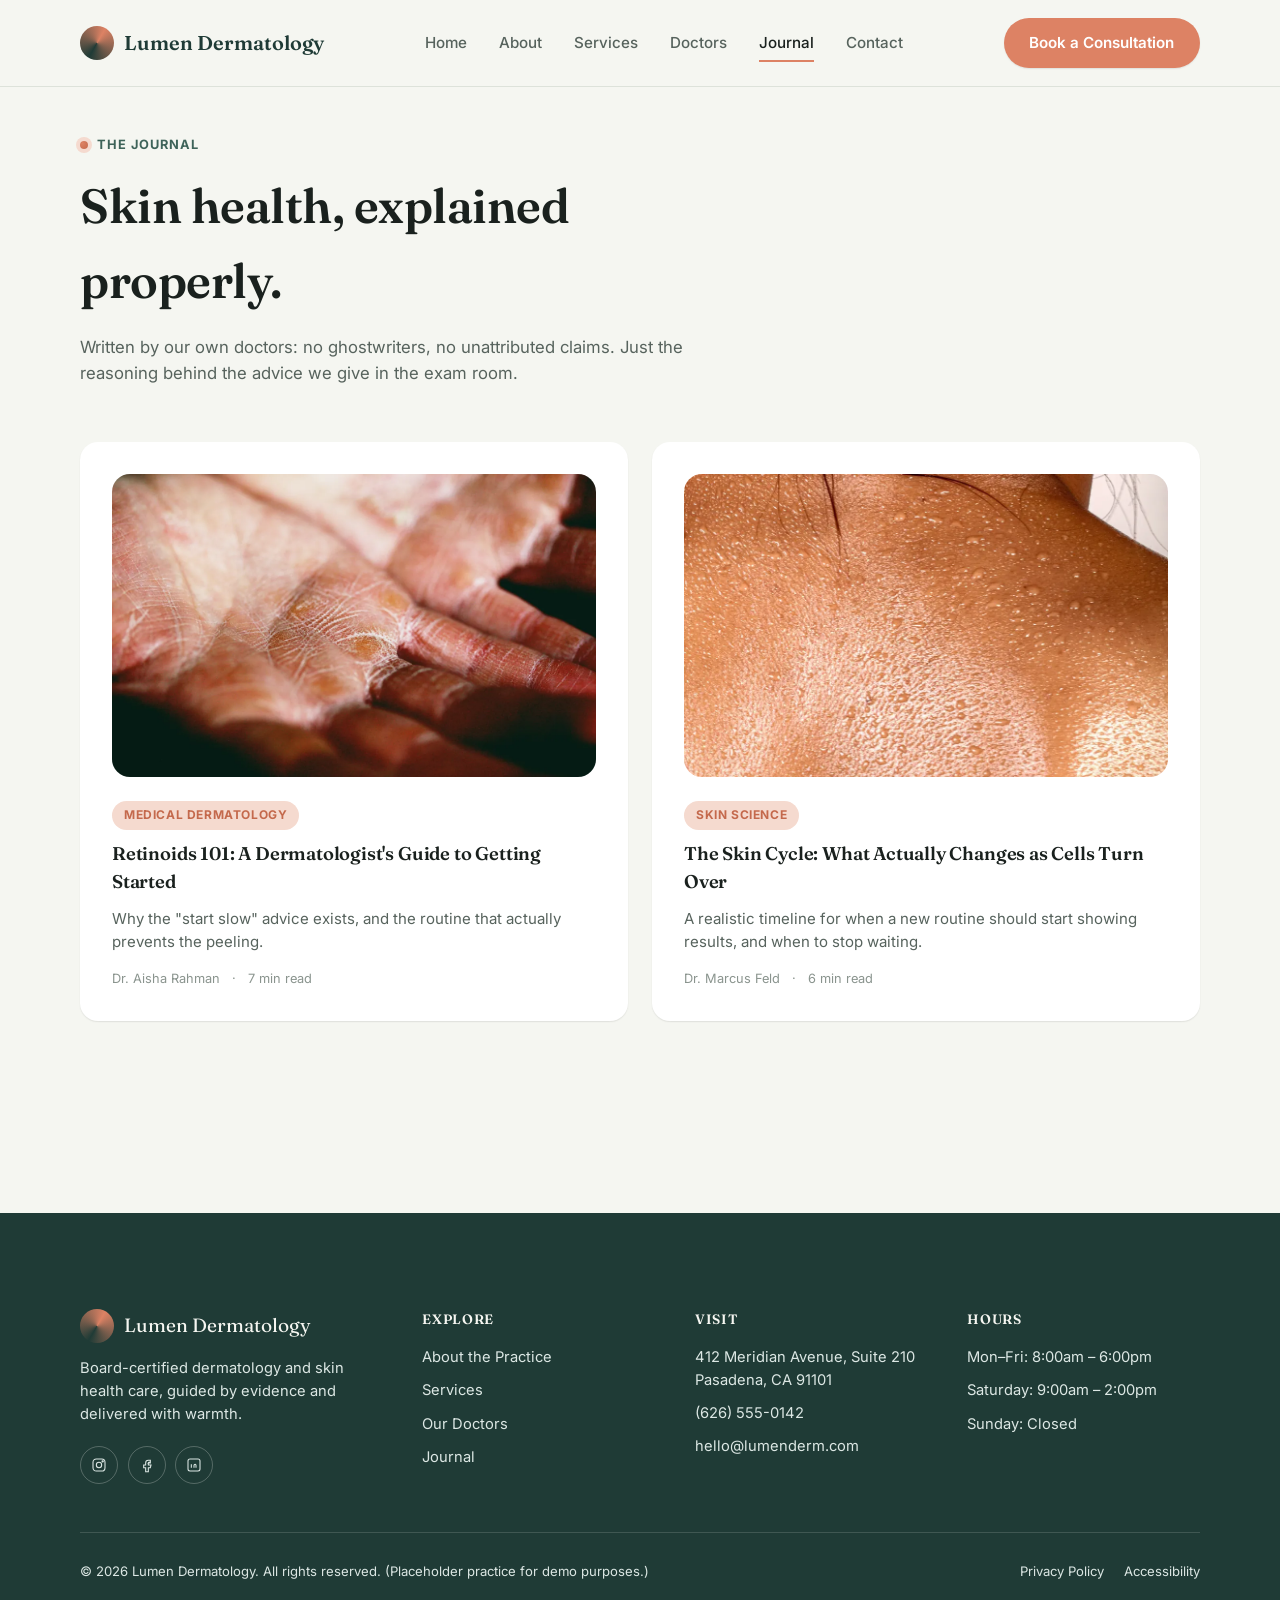
==== commit cd479c2c: "Remove em dashes site-wide Replace every em dash across all pages, the CSS, and main.js with plain p" ====
--- a/blog/index.html
+++ b/blog/index.html
@@ -3,7 +3,7 @@
 <head>
 <meta charset="UTF-8">
 <meta name="viewport" content="width=device-width, initial-scale=1.0">
-<title>The Journal — Lumen Dermatology</title>
+<title>The Journal | Lumen Dermatology</title>
 <meta name="description" content="Skin health guidance from the board-certified dermatologists at Lumen Dermatology.">
 <link rel="icon" href="data:image/svg+xml,%3Csvg xmlns='http://www.w3.org/2000/svg' viewBox='0 0 40 40'%3E%3Cdefs%3E%3ClinearGradient id='g' x1='0' y1='0' x2='1' y2='1'%3E%3Cstop offset='0' stop-color='%231F3B36'/%3E%3Cstop offset='1' stop-color='%23DD8264'/%3E%3C/linearGradient%3E%3C/defs%3E%3Ccircle cx='20' cy='20' r='18' fill='url(%23g)'/%3E%3C/svg%3E">
 <link rel="preconnect" href="https://fonts.googleapis.com">
@@ -48,7 +48,7 @@
     <div class="container">
       <p class="eyebrow reveal">The Journal</p>
       <h1 class="page-hero__title reveal">Skin health, explained properly.</h1>
-      <p class="page-hero__subtitle reveal">Written by our own doctors — no ghostwriters, no unattributed claims. Just the reasoning behind the advice we give in the exam room.</p>
+      <p class="page-hero__subtitle reveal">Written by our own doctors: no ghostwriters, no unattributed claims. Just the reasoning behind the advice we give in the exam room.</p>
     </div>
   </section>
 
@@ -66,7 +66,7 @@
           <div class="blog-card__cover"><img src="../images/blog-skin-cycle-cover.webp" alt="" width="1000" height="625" loading="lazy"></div>
           <span class="tag">Skin Science</span>
           <h2 class="blog-card__title">The Skin Cycle: What Actually Changes as Cells Turn Over</h2>
-          <p class="blog-card__excerpt">A realistic timeline for when a new routine should start showing results — and when to stop waiting.</p>
+          <p class="blog-card__excerpt">A realistic timeline for when a new routine should start showing results, and when to stop waiting.</p>
           <div class="blog-card__meta"><span>Dr. Marcus Feld</span><span>·</span><span>6 min read</span></div>
         </a>
       </div>
--- a/css/styles.css
+++ b/css/styles.css
@@ -1,9 +1,9 @@
 /* =========================================================================
-   Lumen Dermatology — Design System
+   Lumen Dermatology: Design System
    Palette: ivory, surface white, sage tint, deep teal, teal light, coral,
    coral tint, ink, ink-soft.
    Type: Fraunces (display) + Inter (body/utility).
-   Signature motion: the "renewal glow" — a slow morphing gradient blob.
+   Signature motion: the "renewal glow", a slow morphing gradient blob.
    ========================================================================= */
 
 :root {
@@ -21,6 +21,7 @@
   --coral-deep: #C4694C;
   --coral-tint: #F5DACF;
   --line: #DDE2DA;
+  --hero-fade: #DCDBDA; /* sampled from the hero photo's wall tone, for a seamless fade */
 
   /* Type */
   --font-display: "Fraunces", "Iowan Old Style", Georgia, serif;
@@ -275,15 +276,6 @@
 .hero {
   position: relative;
   overflow: hidden;
-  padding-block: 3rem var(--space-2xl);
-}
-.hero .container {
-  display: grid;
-  gap: 2.5rem;
-  align-items: center;
-}
-@media (min-width: 960px) {
-  .hero .container { grid-template-columns: 1.05fr 0.95fr; gap: 3rem; }
 }
 .hero__title {
   font-size: clamp(2.3rem, 5vw + 1rem, 3.75rem);
@@ -309,6 +301,7 @@
 
 .hero__visual {
   position: relative;
+  width: 100%;
   aspect-ratio: 1 / 1;
   max-width: 480px;
   margin-inline: auto;
@@ -353,8 +346,8 @@
 }
 .hero__badge {
   position: absolute;
-  bottom: 6%;
-  left: -6%;
+  left: 1.25rem;
+  bottom: 1.25rem;
   z-index: 3;
   background: var(--surface);
   border-radius: var(--radius-md);
@@ -366,6 +359,7 @@
   max-width: 220px;
   animation: float-badge 6s var(--ease-out) infinite alternate;
 }
+@media (min-width: 960px) { .hero__badge { left: auto; right: 2.25rem; bottom: 2.25rem; } }
 @keyframes float-badge {
   from { transform: translateY(0); }
   to   { transform: translateY(-10px); }
@@ -376,6 +370,69 @@
 }
 .hero__badge strong { display: block; font-size: 0.85rem; }
 .hero__badge span { font-size: 0.78rem; color: var(--ink-soft); }
+
+/* ---------- Hero (full-bleed split photo) ---------- */
+.hero--split {
+  display: block;
+}
+.hero__media {
+  position: relative;
+  width: 100%;
+  aspect-ratio: 4 / 3;
+  overflow: hidden;
+}
+.hero__media-photo {
+  width: 100%;
+  height: 100%;
+  object-fit: cover;
+  object-position: 68% 18%;
+  display: block;
+  transform: scale(var(--reveal-scale, 1.15));
+  clip-path: inset(var(--reveal-inset, 9%));
+  transition: transform 1.5s var(--ease-out), clip-path 1.5s var(--ease-out);
+  will-change: transform, clip-path;
+}
+.hero__media-photo.is-revealed {
+  --reveal-scale: 1;
+  --reveal-inset: 0%;
+}
+@media (prefers-reduced-motion: reduce) {
+  .hero__media-photo { transform: none !important; clip-path: none !important; }
+}
+.hero__panel {
+  position: relative;
+  padding: 2.75rem 1.5rem 3rem;
+  background: linear-gradient(180deg, var(--sage-tint), var(--ivory));
+}
+.hero__panel .hero__title { font-size: clamp(2rem, 4.5vw, 2.6rem); }
+@media (min-width: 640px) {
+  .hero__media { aspect-ratio: 16 / 9; }
+  .hero__panel { padding: 3.25rem 3rem 3.5rem; }
+}
+@media (min-width: 960px) {
+  .hero--split { position: relative; min-height: min(760px, 88vh); overflow: hidden; }
+  .hero__media {
+    position: absolute;
+    inset: 0;
+    width: 100%;
+    height: 100%;
+    aspect-ratio: auto;
+  }
+  .hero__panel {
+    max-width: 600px;
+    min-height: min(760px, 88vh);
+    display: flex;
+    flex-direction: column;
+    justify-content: center;
+    padding: 4rem clamp(2rem, 4.5vw, 4.5rem);
+    background: linear-gradient(90deg,
+      var(--ivory) 0%,
+      var(--ivory) 32%,
+      var(--hero-fade) 58%,
+      rgba(220, 219, 218, 0) 80%);
+  }
+  .hero__panel .hero__title { font-size: clamp(2.4rem, 3.2vw, 3.3rem); }
+}
 
 /* ---------- Stat strip ---------- */
 .stat-strip {
@@ -401,7 +458,32 @@
 /* ---------- Sections ---------- */
 .section { padding-block: var(--space-2xl); }
 .section--alt { background: var(--sage-tint); }
-.section__head { max-width: 640px; margin-bottom: 2.75rem; }
+.section__head { position: relative; max-width: 640px; margin-bottom: 2.75rem; }
+.section__head__content { position: relative; z-index: 1; }
+/* Optional ambient glow for a section head, echoing the hero's signature blob. */
+.section__head__glow {
+  position: absolute;
+  top: 48%;
+  left: 100%;
+  z-index: 0;
+  width: 360px;
+  height: 360px;
+  max-width: 50vw;
+  border-radius: 42% 58% 63% 37% / 45% 40% 60% 55%;
+  background: radial-gradient(circle at 30% 28%, var(--coral-tint), transparent 60%),
+              radial-gradient(circle at 68% 70%, var(--teal-pale), transparent 55%);
+  filter: blur(46px);
+  opacity: 0.75;
+  pointer-events: none;
+  animation: head-glow-morph 18s var(--ease-out) infinite alternate;
+}
+@keyframes head-glow-morph {
+  0%   { border-radius: 42% 58% 63% 37% / 45% 40% 60% 55%; transform: translate(-15%, -50%) rotate(0deg) scale(1); }
+  50%  { border-radius: 58% 42% 40% 60% / 58% 55% 45% 42%; transform: translate(-15%, -50%) rotate(8deg) scale(1.04); }
+  100% { border-radius: 48% 52% 55% 45% / 40% 60% 40% 60%; transform: translate(-15%, -50%) rotate(-6deg) scale(0.98); }
+}
+@media (max-width: 1100px) { .section__head__glow { display: none; } }
+@media (prefers-reduced-motion: reduce) { .section__head__glow { animation: none; } }
 .section__head.center { margin-inline: auto; text-align: center; }
 .section__title { font-size: clamp(1.8rem, 3vw, 2.6rem); }
 .section__intro { margin-top: 1rem; color: var(--ink-soft); font-size: 1.05rem; }
@@ -413,6 +495,163 @@
 .reveal-stagger > * { transition-delay: calc(var(--i, 0) * 90ms); }
 @media (prefers-reduced-motion: reduce) {
   .reveal { opacity: 1; transform: none; transition: none; }
+}
+
+/* ---------- Decades (skin care by decade) ---------- */
+.decades {
+  position: relative;
+  overflow: hidden;
+  background: var(--teal);
+  padding-block: var(--space-2xl);
+  min-height: 100svh;
+  display: flex;
+  align-items: center;
+}
+.decades .eyebrow { color: var(--coral-tint); }
+.decades .eyebrow::before { box-shadow: 0 0 0 4px rgba(245, 218, 207, 0.25); }
+.decades .section__title { color: var(--ivory); max-width: 30ch; }
+.decades__container { width: 100%; }
+
+.decades__body { margin-top: var(--space-xl); }
+
+.decades__tabs {
+  display: flex;
+  flex-direction: row;
+  gap: 0.5rem 1.5rem;
+  overflow-x: auto;
+  padding-bottom: 0.75rem;
+  margin-bottom: 1.75rem;
+  border-bottom: 2px solid rgba(245, 246, 241, 0.14);
+  -webkit-overflow-scrolling: touch;
+  scrollbar-width: none;
+}
+.decades__tabs::-webkit-scrollbar { display: none; }
+.decades__tab {
+  all: unset;
+  flex: none;
+  cursor: pointer;
+  font-family: var(--font-display);
+  font-size: clamp(1.3rem, 2.4vw, 1.8rem);
+  font-weight: 600;
+  color: rgba(245, 246, 241, 0.45);
+  padding: 0.25rem 0 0.9rem;
+  border-bottom: 2px solid transparent;
+  margin-bottom: -2px;
+  transition: color var(--dur-base) var(--ease-out), border-color var(--dur-base) var(--ease-out);
+}
+.decades__tab:hover { color: rgba(245, 246, 241, 0.75); }
+.decades__tab.is-active { color: var(--ivory); border-bottom-color: var(--coral); }
+.decades__tab:focus-visible { outline: 2px solid var(--coral); outline-offset: 4px; border-radius: 2px; }
+
+.decades__panels { position: relative; }
+.decades__panel { position: relative; padding-top: 0.25rem; }
+.decades__numeral {
+  position: absolute;
+  top: -1.75rem;
+  right: -0.25rem;
+  z-index: 0;
+  font-family: var(--font-display);
+  font-size: clamp(7rem, 20vw, 13rem);
+  line-height: 1;
+  color: rgba(245, 246, 241, 0.06);
+  pointer-events: none;
+  user-select: none;
+}
+.decades__label {
+  position: relative;
+  z-index: 1;
+  text-transform: uppercase;
+  letter-spacing: 0.08em;
+  font-size: 0.8rem;
+  font-weight: 700;
+  color: var(--coral-tint);
+  margin-bottom: 0.6rem;
+}
+.decades__title {
+  position: relative;
+  z-index: 1;
+  font-size: clamp(1.7rem, 3.4vw, 2.35rem);
+  color: var(--ivory);
+  max-width: 16ch;
+  margin-bottom: 1.1rem;
+}
+.decades__goal {
+  position: relative;
+  z-index: 1;
+  font-size: 1.05rem;
+  color: rgba(245, 246, 241, 0.85);
+  max-width: 50ch;
+  margin-bottom: 2rem;
+}
+.decades__goal strong { color: var(--ivory); }
+.decades__cols {
+  position: relative;
+  z-index: 1;
+  display: grid;
+  gap: 1.75rem;
+}
+.decades__cols h4 {
+  font-family: var(--font-body);
+  font-size: 0.78rem;
+  font-weight: 700;
+  text-transform: uppercase;
+  letter-spacing: 0.06em;
+  color: var(--coral-tint);
+  margin-bottom: 0.85rem;
+}
+.decades__cols ul { list-style: none; margin: 0; padding: 0; display: flex; flex-direction: column; gap: 0.65rem; }
+.decades__cols li {
+  position: relative;
+  padding-left: 1.1rem;
+  color: rgba(245, 246, 241, 0.85);
+  font-size: 0.95rem;
+  line-height: 1.4;
+}
+.decades__cols li::before {
+  content: "";
+  position: absolute;
+  left: 0;
+  top: 0.55em;
+  width: 5px;
+  height: 5px;
+  border-radius: 50%;
+  background: var(--coral);
+}
+.decades__tagline {
+  margin: var(--space-2xl) 0 0;
+  text-align: right;
+  text-transform: uppercase;
+  font-weight: 800;
+  letter-spacing: 0.01em;
+  font-size: clamp(1.3rem, 3.4vw, 2.1rem);
+  color: var(--ivory);
+}
+@media (min-width: 640px) {
+  .decades__cols { grid-template-columns: repeat(2, 1fr); gap: 1.5rem 2.5rem; }
+}
+@media (min-width: 900px) {
+  .decades__body { display: grid; grid-template-columns: 200px 1fr; gap: var(--space-2xl); align-items: start; margin-top: var(--space-2xl); }
+  .decades__tabs {
+    flex-direction: column;
+    overflow-x: visible;
+    padding-bottom: 0;
+    margin-bottom: 0;
+    border-bottom: none;
+    border-left: 2px solid rgba(245, 246, 241, 0.14);
+    gap: 0.15rem;
+  }
+  .decades__tab {
+    padding: 0.55rem 0 0.55rem 1.25rem;
+    border-bottom: none;
+    border-left: 2px solid transparent;
+    margin-bottom: 0;
+    margin-left: -2px;
+  }
+  .decades__tab.is-active { border-left-color: var(--coral); border-bottom-color: transparent; }
+  .decades__panel { min-height: 360px; }
+}
+@media (prefers-reduced-motion: reduce) {
+  .decades__tab { transition: none; }
 }
 
 /* ---------- Cards grid (services) ---------- */
